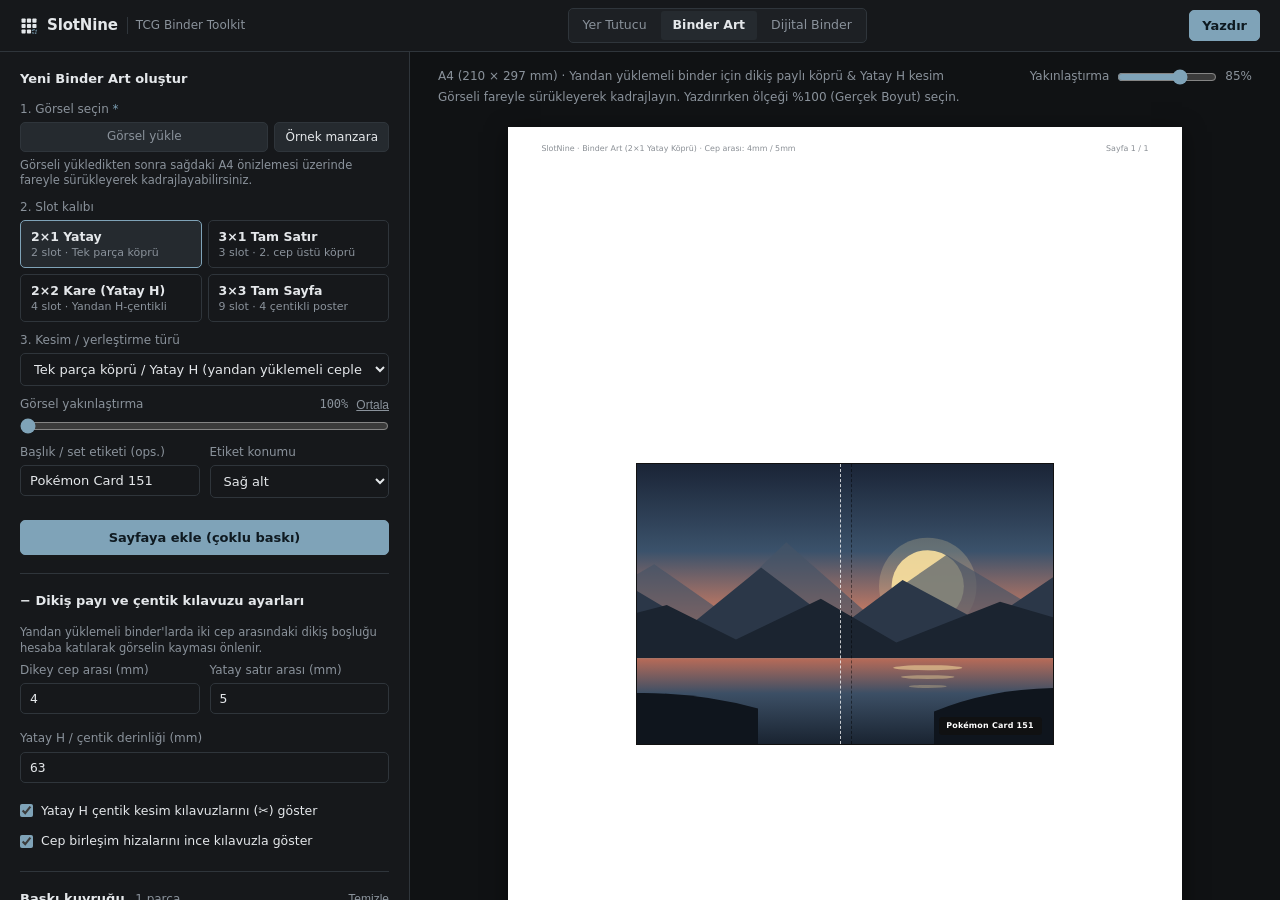
==== binder-art.html @ e7760175 "Slotnine v1.0 first push" ====
<!DOCTYPE html>
<html lang="tr">
<head>
  <meta charset="UTF-8" />
  <meta name="viewport" content="width=device-width, initial-scale=1.0" />
  <title>SlotNine — Binder Art Oluşturucu</title>
  <meta name="description" content="Yandan yüklemeli Pokémon TCG binder cepleri için dikiş paylı köprü (Yatay H) ve parçalı binder art çıktıları hazırlayın." />
  <meta name="theme-color" content="#16181b" />
  <link rel="icon" type="image/svg+xml" href="assets/favicon.svg" />
  <link rel="stylesheet" href="css/base.css" />
  <link rel="stylesheet" href="css/layout.css" />
  <link rel="stylesheet" href="css/a4-sheet.css" />
  <link rel="stylesheet" href="css/binder-art.css" />
</head>
<body>
  <noscript><p class="noscript-msg">Bu uygulama JavaScript gerektirir.</p></noscript>

  <header class="app-header no-print">
    <a href="index.html" class="brand-lockup">
      <svg class="brand-logo" viewBox="0 0 24 24" width="18" height="18" fill="none" aria-hidden="true">
        <rect x="2" y="2" width="5.5" height="5.5" rx="1" fill="currentColor"/>
        <rect x="9.25" y="2" width="5.5" height="5.5" rx="1" fill="currentColor"/>
        <rect x="16.5" y="2" width="5.5" height="5.5" rx="1" fill="currentColor"/>
        <rect x="2" y="9.25" width="5.5" height="5.5" rx="1" fill="currentColor"/>
        <rect x="9.25" y="9.25" width="5.5" height="5.5" rx="1" fill="currentColor"/>
        <rect x="16.5" y="9.25" width="5.5" height="5.5" rx="1" fill="currentColor"/>
        <rect x="2" y="16.5" width="5.5" height="5.5" rx="1" fill="currentColor"/>
        <rect x="9.25" y="16.5" width="5.5" height="5.5" rx="1" fill="currentColor"/>
        <rect x="17" y="17" width="4.5" height="4.5" rx="0.8" stroke="#7fa3b8" stroke-width="1.6" stroke-dasharray="2 1.5"/>
      </svg>
      <h1>SlotNine</h1>
      <span class="brand-sub">TCG Binder Toolkit</span>
    </a>

    <nav class="tool-switcher" aria-label="Araç seçimi">
      <a href="index.html" class="tool-tab">Yer Tutucu</a>
      <a href="binder-art.html" class="tool-tab active" aria-current="page">Binder Art</a>
      <a href="digital-binder.html" class="tool-tab">Dijital Binder</a>
    </nav>

    <div class="header-actions">
      <button type="button" id="btnPrint" class="btn btn-primary">Yazdır</button>
    </div>
  </header>

  <main class="app-workspace">
    <aside id="sidebarArt" class="sidebar no-print">
      <section class="panel">
        <div class="panel-header">
          <h2>Yeni Binder Art oluştur</h2>
        </div>

        <div class="form-group">
          <label>1. Görsel seçin <span class="req">*</span></label>
          <div class="art-upload-row">
            <label class="btn btn-sm file-upload-btn">
              Görsel yükle
              <input type="file" id="artFileInput" accept="image/*" hidden />
            </label>
            <button type="button" id="btnArtSampleImg" class="btn btn-sm">Örnek manzara</button>
          </div>
          <p class="helper-text">Görseli yükledikten sonra sağdaki A4 önizlemesi üzerinde fareyle sürükleyerek kadrajlayabilirsiniz.</p>
        </div>

        <div class="form-group">
          <label>2. Slot kalıbı</label>
          <div id="artTemplateGrid" class="art-template-grid">
            <button type="button" class="art-tpl-btn active" data-tpl="2x1">
              <span class="art-tpl-title">2×1 Yatay</span>
              <span class="art-tpl-sub">2 slot · Tek parça köprü</span>
            </button>
            <button type="button" class="art-tpl-btn" data-tpl="3x1">
              <span class="art-tpl-title">3×1 Tam Satır</span>
              <span class="art-tpl-sub">3 slot · 2. cep üstü köprü</span>
            </button>
            <button type="button" class="art-tpl-btn" data-tpl="2x2">
              <span class="art-tpl-title">2×2 Kare (Yatay H)</span>
              <span class="art-tpl-sub">4 slot · Yandan H-çentikli</span>
            </button>
            <button type="button" class="art-tpl-btn" data-tpl="3x3">
              <span class="art-tpl-title">3×3 Tam Sayfa</span>
              <span class="art-tpl-sub">9 slot · 4 çentikli poster</span>
            </button>
          </div>
        </div>

        <div class="form-group">
          <label for="artCutMode">3. Kesim / yerleştirme türü</label>
          <select id="artCutMode">
            <option value="bridge">Tek parça köprü / Yatay H (yandan yüklemeli cepler)</option>
            <option value="split">Ayrı kartlara böl (her cebe ayrı 63×88 mm kart)</option>
          </select>
        </div>

        <div class="form-group">
          <div class="slider-label-row">
            <label for="artZoomRange">Görsel yakınlaştırma</label>
            <div class="slider-actions">
              <span id="artZoomValue">100%</span>
              <button type="button" id="btnArtResetPan" class="btn-text">Ortala</button>
            </div>
          </div>
          <input type="range" id="artZoomRange" min="100" max="280" value="100" />
        </div>

        <div class="form-row two-col">
          <div class="form-group">
            <label for="artCaption">Başlık / set etiketi (ops.)</label>
            <input type="text" id="artCaption" placeholder="Örn: Pokémon Card 151" />
          </div>
          <div class="form-group">
            <label for="artCaptionPos">Etiket konumu</label>
            <select id="artCaptionPos">
              <option value="bottom-right">Sağ alt</option>
              <option value="bottom-left">Sol alt</option>
              <option value="bottom-center">Alt orta</option>
              <option value="top-left">Sol üst</option>
            </select>
          </div>
        </div>

        <button type="button" id="btnAddArtItem" class="btn btn-primary btn-block">Sayfaya ekle (çoklu baskı)</button>
      </section>

      <details class="panel settings" open>
        <summary>Dikiş payı ve çentik kılavuzu ayarları</summary>
        <div class="settings-grid">
          <p class="helper-text">
            Yandan yüklemeli binder'larda iki cep arasındaki dikiş boşluğu hesaba katılarak görselin kayması önlenir.
          </p>
          <div class="form-row two-col">
            <div class="form-group">
              <label for="artColGap">Dikey cep arası (mm)</label>
              <input type="number" id="artColGap" min="0" max="12" step="0.5" value="4" />
            </div>
            <div class="form-group">
              <label for="artRowGap">Yatay satır arası (mm)</label>
              <input type="number" id="artRowGap" min="0" max="12" step="0.5" value="5" />
            </div>
          </div>

          <div class="form-group">
            <label for="artNotchDepth">Yatay H / çentik derinliği (mm)</label>
            <input type="number" id="artNotchDepth" min="20" max="63" step="1" value="63" />
          </div>

          <label class="checkbox-row">
            <input type="checkbox" id="artShowNotchGuides" checked />
            <span>Yatay H çentik kesim kılavuzlarını (✂) göster</span>
          </label>

          <label class="checkbox-row">
            <input type="checkbox" id="artShowPocketFold" checked />
            <span>Cep birleşim hizalarını ince kılavuzla göster</span>
          </label>
        </div>
      </details>

      <section class="panel">
        <div class="panel-header">
          <h2>Baskı kuyruğu <span class="count"><span id="artQueueCount">0</span> parça</span></h2>
          <button type="button" id="btnClearArtQueue" class="btn-text">Temizle</button>
        </div>
        <p class="helper-text queue-helper">
          Bir A4 sayfasına alt alta 3 adet 2×1 veya 3×1 şerit sığar. Kuyruk boşsa o an düzenlediğiniz çalışma tek başına basılır.
        </p>
        <div id="artQueueList" class="card-list-sidebar"></div>
      </section>
    </aside>

    <section class="preview-area">
      <div id="a4PreviewToolbar" class="preview-toolbar no-print">
        <span id="previewInfoText" class="preview-info">A4 (210 × 297 mm) · Yandan yüklemeli binder için dikiş paylı köprü &amp; Yatay H kesim</span>
        <div class="zoom-controls">
          <label for="zoomRange">Yakınlaştırma</label>
          <input type="range" id="zoomRange" min="30" max="115" value="85" />
          <span id="zoomValue">85%</span>
        </div>
      </div>
      <p id="printTipText" class="print-tip no-print">Görseli fareyle sürükleyerek kadrajlayın. Yazdırırken ölçeği %100 (Gerçek Boyut) seçin.</p>

      <div id="a4PagesContainer" class="a4-pages-container"></div>
    </section>
  </main>

  <div id="toastNotice" class="toast hidden no-print" role="status" aria-live="polite"></div>

  <script defer src="js/config/constants.js"></script>
  <script defer src="js/config/sample-data.js"></script>
  <script defer src="js/core/utils.js"></script>
  <script defer src="js/core/storage.js"></script>
  <script defer src="js/core/geometry.js"></script>
  <script defer src="js/core/files.js"></script>
  <script defer src="js/core/ui.js"></script>
  <script defer src="js/binder-art/renderer.js"></script>
  <script defer src="js/binder-art/page.js"></script>
</body>
</html>
---- css/base.css ----
:root {
  --bg: #16181b;
  --bg-preview: #101214;
  --surface: #1d2024;
  --surface-2: #252a2f;
  --border: #2f353b;
  --text: #e4e7ea;
  --muted: #8a929b;
  --accent: #7fa3b8;
  --accent-strong: #6c91a7;
  --accent-ink: #0f1a21;
  --danger: #d98080;
  --radius: 5px;
  --preview-zoom: 0.85;
  --font: system-ui, -apple-system, "Segoe UI", Roboto, "Helvetica Neue", Arial, sans-serif;
  --font-num: ui-monospace, "SF Mono", Menlo, Consolas, monospace;
}

* {
  box-sizing: border-box;
  margin: 0;
  padding: 0;
}

body {
  font-family: var(--font);
  background: var(--bg);
  color: var(--text);
  font-size: 14px;
  line-height: 1.45;
  min-height: 100vh;
  display: flex;
  flex-direction: column;
}

.hidden {
  display: none !important;
}

.noscript-msg {
  padding: 16px;
}

.btn {
  display: inline-flex;
  align-items: center;
  justify-content: center;
  font-family: inherit;
  font-size: 13px;
  font-weight: 500;
  padding: 7px 12px;
  border-radius: var(--radius);
  border: 1px solid var(--border);
  background: var(--surface-2);
  color: var(--text);
  cursor: pointer;
  list-style: none;
  white-space: nowrap;
  text-decoration: none;
}

.btn::-webkit-details-marker {
  display: none;
}

.btn:hover:not(:disabled) {
  border-color: #444b53;
  background: #2b3138;
}

.btn:disabled {
  opacity: 0.45;
  cursor: not-allowed;
}

.btn-primary {
  background: var(--accent);
  border-color: var(--accent);
  color: var(--accent-ink);
  font-weight: 600;
}

.btn-primary:hover:not(:disabled) {
  background: var(--accent-strong);
  border-color: var(--accent-strong);
}

.btn-sm {
  padding: 5px 10px;
  font-size: 12px;
}

.btn-block {
  width: 100%;
  padding: 9px 12px;
  margin-top: 12px;
}

.btn-block-compact {
  margin-top: 6px;
}

.btn-text {
  background: none;
  border: none;
  color: var(--muted);
  font-size: 12px;
  cursor: pointer;
  text-decoration: underline;
}

.btn-text:hover {
  color: var(--text);
}

.btn-text.danger-text:hover {
  color: var(--danger);
}

.icon-btn {
  background: none;
  border: none;
  color: var(--muted);
  font-size: 12px;
  padding: 3px 6px;
  border-radius: 3px;
  cursor: pointer;
}

.icon-btn:hover:not(:disabled) {
  background: var(--surface-2);
  color: var(--text);
}

.icon-btn.danger:hover {
  color: var(--danger);
}

.form-group {
  display: flex;
  flex-direction: column;
  gap: 4px;
  margin-bottom: 10px;
  position: relative;
}

.form-row.two-col {
  display: grid;
  grid-template-columns: 1fr 1fr;
  gap: 10px;
}

.form-group label {
  font-size: 12px;
  color: var(--muted);
}

.req {
  color: var(--accent);
}

.helper-text {
  font-size: 11.5px;
  color: var(--muted);
  margin-top: 2px;
  line-height: 1.35;
}

.input-with-action {
  display: flex;
  gap: 6px;
}

.input-with-action > input,
.name-input-wrap {
  flex: 1;
  min-width: 0;
}

input[type="text"],
input[type="url"],
input[type="number"],
select,
textarea {
  width: 100%;
  background: var(--bg);
  border: 1px solid var(--border);
  color: var(--text);
  padding: 7px 9px;
  border-radius: var(--radius);
  font-family: inherit;
  font-size: 13px;
}

input[type="number"] {
  font-family: var(--font-num);
}

input::placeholder,
textarea::placeholder {
  color: #5b636b;
}

input:focus,
select:focus,
textarea:focus {
  outline: none;
  border-color: var(--accent);
}

.checkbox-row {
  display: flex;
  align-items: center;
  gap: 8px;
  font-size: 12.5px;
  padding: 3px 0;
  cursor: pointer;
  color: var(--text);
}

.checkbox-row input {
  accent-color: var(--accent);
}

.slider-label-row {
  display: flex;
  align-items: center;
  justify-content: space-between;
}

.slider-actions {
  display: flex;
  align-items: center;
  gap: 8px;
  font-size: 12px;
  color: var(--muted);
  font-family: var(--font-num);
}

input[type="range"] {
  accent-color: var(--accent);
}

.file-upload-btn {
  flex: 1;
}

.file-upload-btn.auto-width {
  flex: 0 0 auto;
}

.form-error {
  margin-top: 10px;
  padding: 8px 10px;
  border: 1px solid #6a3b3b;
  background: #2a1c1c;
  color: #e6b0b0;
  border-radius: var(--radius);
  font-size: 12px;
}

details > summary {
  cursor: pointer;
  list-style: none;
  color: var(--muted);
  font-size: 12px;
}

details > summary::-webkit-details-marker {
  display: none;
}

details.settings > summary::before {
  content: "+ ";
}

details.settings[open] > summary::before {
  content: "− ";
}

details > summary:hover {
  color: var(--text);
}

details.settings {
  padding: 18px 0;
}

details.settings > summary {
  font-size: 13px;
  font-weight: 600;
  color: var(--text);
}

.settings-grid {
  display: flex;
  flex-direction: column;
  gap: 6px;
  margin-top: 12px;
}
---- css/layout.css ----
.app-header {
  display: flex;
  align-items: center;
  justify-content: space-between;
  padding: 10px 20px;
  background: var(--bg);
  border-bottom: 1px solid var(--border);
  position: sticky;
  top: 0;
  z-index: 100;
  height: 52px;
}

.brand-lockup {
  display: flex;
  align-items: center;
  gap: 9px;
  color: var(--text);
  text-decoration: none;
}

.brand-logo {
  color: var(--text);
  flex-shrink: 0;
}

.app-header h1 {
  font-size: 15px;
  font-weight: 600;
  letter-spacing: -0.01em;
}

.brand-sub {
  font-size: 12px;
  color: var(--muted);
  padding-left: 8px;
  border-left: 1px solid var(--border);
}

@media (max-width: 640px) {
  .brand-sub {
    display: none;
  }
}

.header-actions {
  display: flex;
  align-items: center;
  gap: 8px;
}

.tool-switcher {
  display: inline-flex;
  background: var(--surface);
  border: 1px solid var(--border);
  border-radius: var(--radius);
  padding: 2px;
  gap: 2px;
}

.tool-tab {
  background: none;
  border: none;
  color: var(--muted);
  font-family: inherit;
  font-size: 12.5px;
  font-weight: 500;
  padding: 5px 12px;
  border-radius: 3px;
  cursor: pointer;
  text-decoration: none;
  display: inline-flex;
  align-items: center;
}

.tool-tab:hover {
  color: var(--text);
}

.tool-tab.active {
  background: var(--surface-2);
  color: var(--text);
  font-weight: 600;
}

.menu {
  position: relative;
}

.btn-menu {
  gap: 6px;
  color: var(--text);
  font-size: 13px;
}

.menu-chevron {
  color: var(--muted);
  transition: transform 0.16s ease, color 0.16s ease;
}

.menu[open] > .btn-menu {
  background: #2b3138;
  border-color: #4b535c;
  color: var(--text);
}

.menu[open] .menu-chevron {
  transform: rotate(180deg);
  color: var(--text);
}

.menu-list {
  position: absolute;
  right: 0;
  top: calc(100% + 6px);
  min-width: 210px;
  background: var(--surface);
  border: 1px solid var(--border);
  border-radius: var(--radius);
  padding: 4px;
  display: flex;
  flex-direction: column;
  z-index: 200;
  box-shadow: 0 8px 24px rgba(0, 0, 0, 0.45);
}

.menu-list button,
.menu-file {
  background: none;
  border: none;
  color: var(--text);
  font: inherit;
  font-size: 13px;
  text-align: left;
  padding: 7px 10px;
  border-radius: 3px;
  cursor: pointer;
}

.menu-list button:hover,
.menu-file:hover {
  background: var(--surface-2);
}

.menu-list .danger {
  color: var(--danger);
}

.app-workspace {
  display: grid;
  grid-template-columns: 410px 1fr;
  flex: 1;
  min-height: calc(100vh - 52px);
}

@media (max-width: 1100px) {
  .app-workspace {
    grid-template-columns: 1fr;
  }
}

.sidebar {
  border-right: 1px solid var(--border);
  padding: 0 20px 24px;
  overflow-y: auto;
  max-height: calc(100vh - 52px);
}

@media (max-width: 1100px) {
  .sidebar {
    max-height: none;
    border-right: none;
    border-bottom: 1px solid var(--border);
  }
}

.panel {
  padding: 18px 0;
  border-bottom: 1px solid var(--border);
}

.panel:last-child {
  border-bottom: none;
}

.panel-header {
  display: flex;
  align-items: baseline;
  justify-content: space-between;
  margin-bottom: 12px;
}

.panel-header h2 {
  font-size: 13px;
  font-weight: 600;
}

.panel-header-links {
  display: flex;
  align-items: center;
  gap: 10px;
}

.count {
  color: var(--muted);
  font-weight: 400;
  margin-left: 6px;
  font-size: 12px;
}

.card-list-sidebar {
  display: flex;
  flex-direction: column;
  max-height: 300px;
  overflow-y: auto;
}

.sidebar-card-item {
  display: flex;
  align-items: center;
  justify-content: space-between;
  gap: 8px;
  padding: 7px 6px;
  border-bottom: 1px solid var(--border);
}

.sidebar-card-item:last-child {
  border-bottom: none;
}

.sidebar-card-item.editing {
  background: var(--surface-2);
}

.sidebar-card-info {
  min-width: 0;
  flex: 1;
  cursor: pointer;
}

.sidebar-card-title {
  font-size: 13px;
  font-weight: 500;
  white-space: nowrap;
  overflow: hidden;
  text-overflow: ellipsis;
}

.sidebar-card-meta {
  font-size: 11.5px;
  color: var(--muted);
  white-space: nowrap;
  overflow: hidden;
  text-overflow: ellipsis;
  margin-top: 1px;
}

.sidebar-card-actions {
  display: flex;
  gap: 2px;
}

.empty-sidebar-msg {
  color: var(--muted);
  font-size: 12px;
  padding: 8px 0;
}

.disclaimer {
  padding: 16px 0 0;
  font-size: 11px;
  color: var(--muted);
  line-height: 1.5;
}

.lookup-dropdown {
  background: var(--surface);
  border: 1px solid var(--border);
  border-radius: var(--radius);
  margin-top: 4px;
  max-height: 210px;
  overflow-y: auto;
  box-shadow: 0 6px 20px rgba(0, 0, 0, 0.45);
  z-index: 50;
}

.lookup-item {
  display: flex;
  align-items: center;
  justify-content: space-between;
  gap: 8px;
  width: 100%;
  text-align: left;
  background: none;
  border: none;
  border-bottom: 1px solid var(--border);
  color: var(--text);
  padding: 7px 10px;
  font-family: inherit;
  font-size: 12px;
  cursor: pointer;
}

.lookup-item:last-child {
  border-bottom: none;
}

.lookup-item:hover {
  background: var(--surface-2);
}

.lookup-item-left {
  display: flex;
  align-items: center;
  gap: 8px;
  min-width: 0;
}

.lookup-thumb {
  width: 24px;
  height: 33px;
  object-fit: cover;
  border-radius: 2px;
  flex-shrink: 0;
  background: #222;
}

.lookup-item-name {
  font-weight: 600;
  color: var(--text);
}

.lookup-item-meta {
  color: var(--muted);
  font-family: var(--font-num);
  font-size: 11px;
  white-space: nowrap;
}

.lookup-status {
  padding: 8px 10px;
  font-size: 12px;
  color: var(--muted);
}

.modal-backdrop {
  position: fixed;
  inset: 0;
  background: rgba(0, 0, 0, 0.65);
  display: flex;
  align-items: center;
  justify-content: center;
  padding: 16px;
  z-index: 300;
}

.modal-card {
  width: 100%;
  max-width: 560px;
  background: var(--surface);
  border: 1px solid var(--border);
  border-radius: var(--radius);
  padding: 18px 20px;
  box-shadow: 0 12px 36px rgba(0, 0, 0, 0.55);
}

.modal-header {
  display: flex;
  align-items: center;
  justify-content: space-between;
  margin-bottom: 8px;
}

.modal-header h3 {
  font-size: 14px;
  font-weight: 600;
}

.btn-close {
  background: none;
  border: none;
  color: var(--muted);
  font-size: 20px;
  cursor: pointer;
  line-height: 1;
}

.btn-close:hover {
  color: var(--text);
}

.modal-desc {
  font-size: 12px;
  color: var(--muted);
  margin-bottom: 10px;
  line-height: 1.45;
}

.modal-desc code {
  color: var(--text);
  background: var(--bg);
  padding: 1px 5px;
  border-radius: 3px;
  font-family: var(--font-num);
}

.modal-actions {
  display: flex;
  justify-content: flex-end;
  gap: 8px;
  margin-top: 12px;
}

.toast {
  position: fixed;
  bottom: 20px;
  right: 20px;
  background: var(--surface-2);
  color: var(--text);
  border: 1px solid var(--accent);
  padding: 9px 14px;
  border-radius: 5px;
  font-size: 12.5px;
  box-shadow: 0 6px 20px rgba(0, 0, 0, 0.45);
  z-index: 400;
}
---- css/a4-sheet.css ----
.preview-area {
  padding: 16px 28px 48px;
  display: flex;
  flex-direction: column;
  align-items: safe center;
  overflow: auto;
  max-height: calc(100vh - 52px);
  background: var(--bg-preview);
}

@media (max-width: 1100px) {
  .preview-area {
    max-height: none;
    padding: 16px;
  }
}

.preview-toolbar {
  width: 100%;
  max-width: 900px;
  display: flex;
  align-items: center;
  justify-content: space-between;
  font-size: 12px;
  color: var(--muted);
  margin-bottom: 4px;
}

.zoom-controls {
  display: flex;
  align-items: center;
  gap: 8px;
}

.zoom-controls input[type="range"] {
  width: 100px;
}

.print-tip {
  width: 100%;
  max-width: 900px;
  font-size: 12px;
  color: var(--muted);
  margin-bottom: 20px;
}

.a4-pages-container {
  display: flex;
  flex-direction: column;
  align-items: center;
  gap: 28px;
  zoom: var(--preview-zoom);
  margin: 0 auto;
}

.preview-empty {
  width: 210mm;
  padding: 80px 24px;
  text-align: center;
  color: var(--muted);
  font-size: 14px;
  border: 1px dashed var(--border);
  border-radius: var(--radius);
}

.a4-sheet {
  width: 210mm;
  height: 297mm;
  background: #fff;
  color: #111;
  box-shadow: 0 6px 24px rgba(0, 0, 0, 0.5);
  position: relative;
  display: flex;
  align-items: center;
  justify-content: center;
  overflow: hidden;
  flex-shrink: 0;
  page-break-after: always;
  break-after: page;
}

.a4-sheet:last-child {
  page-break-after: auto;
  break-after: auto;
}

.a4-sheet-header,
.a4-sheet-footer {
  position: absolute;
  left: 10.5mm;
  right: 10.5mm;
  display: flex;
  justify-content: space-between;
  font-size: 7pt;
  color: #8a8f95;
  font-family: var(--font);
  pointer-events: none;
}

.a4-sheet-header {
  top: 5mm;
}

.a4-sheet-footer {
  bottom: 5mm;
}

.tcg-grid {
  display: grid;
  grid-template-columns: repeat(3, 63mm);
  grid-template-rows: repeat(3, 88mm);
}

.tcg-grid.gap-zero {
  gap: 0;
}

.tcg-grid.gap-small {
  gap: 2mm;
}

.tcg-grid.gap-medium {
  gap: 4mm;
}

.tcg-card {
  --tc: #5f6b76;
  width: 63mm;
  height: 88mm;
  background: #fff;
  border: 0.3mm solid #b9bec4;
  border-radius: 2.5mm;
  position: relative;
  overflow: hidden;
  cursor: pointer;
  color: #111;
}

.tcg-grid.gap-zero .tcg-card {
  border-radius: 0;
}

.show-crop-marks .tcg-card {
  outline: 0.2mm dashed rgba(0, 0, 0, 0.3);
  outline-offset: -0.1mm;
}

.tcg-card.empty-slot {
  background: transparent;
  border: 0.25mm dashed #d3d6da;
  cursor: default;
  display: flex;
  align-items: center;
  justify-content: center;
}

.tcg-card.empty-slot.invisible-slot {
  border-color: transparent;
  outline: none !important;
}

.empty-slot-label {
  font-size: 7pt;
  color: #c3c7cc;
}

@page {
  size: A4 portrait;
  margin: 0;
}

@media print {
  html,
  body {
    width: 210mm;
    background: #fff !important;
    margin: 0 !important;
    padding: 0 !important;
    -webkit-print-color-adjust: exact !important;
    print-color-adjust: exact !important;
  }

  .no-print {
    display: none !important;
  }

  .app-workspace {
    display: block !important;
    min-height: auto !important;
  }

  .preview-area {
    padding: 0 !important;
    max-height: none !important;
    overflow: visible !important;
    background: none !important;
    display: block !important;
  }

  .a4-pages-container {
    zoom: 1 !important;
    gap: 0 !important;
    display: block !important;
  }

  .a4-sheet {
    height: 296.6mm !important;
    box-shadow: none !important;
    margin: 0 !important;
    page-break-after: always !important;
    break-after: page !important;
  }

  .a4-sheet:last-child {
    page-break-after: auto !important;
    break-after: auto !important;
  }
}
---- css/binder-art.css ----
.art-upload-row {
  display: flex;
  gap: 6px;
}

.art-template-grid {
  display: grid;
  grid-template-columns: 1fr 1fr;
  gap: 6px;
}

.art-tpl-btn {
  display: flex;
  flex-direction: column;
  align-items: flex-start;
  gap: 2px;
  background: var(--bg);
  border: 1px solid var(--border);
  border-radius: var(--radius);
  padding: 8px 10px;
  color: var(--text);
  font-family: inherit;
  text-align: left;
  cursor: pointer;
}

.art-tpl-btn:hover {
  border-color: #444b53;
}

.art-tpl-btn.active {
  background: var(--surface-2);
  border-color: var(--accent);
}

.art-tpl-title {
  font-size: 12.5px;
  font-weight: 600;
}

.art-tpl-sub {
  font-size: 11px;
  color: var(--muted);
}

#artZoomRange {
  width: 100%;
}

.queue-helper {
  margin-bottom: 8px;
}

.a4-art-stack {
  display: flex;
  flex-direction: column;
  align-items: center;
  justify-content: center;
  gap: 4mm;
  width: 100%;
  height: 100%;
}

.art-bridge-piece {
  position: relative;
  overflow: hidden;
  border: 0.3mm solid #111;
  background: #f4f5f7;
  user-select: none;
}

.art-bridge-piece.interactive-pan {
  cursor: grab;
}

.art-bridge-piece.interactive-pan:active {
  cursor: grabbing;
}

@media screen {
  .art-bridge-piece.is-selected {
    outline: 0.7mm solid var(--accent);
    outline-offset: 0.5mm;
  }
}

.art-piece-img {
  position: absolute;
  top: 0;
  left: 0;
  transform-origin: 0 0;
  pointer-events: none;
  max-width: none;
}

.art-pocket-guide {
  position: absolute;
  top: 0;
  bottom: 0;
  border-left: 0.25mm dashed rgba(255, 255, 255, 0.75);
  border-right: 0.25mm dashed rgba(0, 0, 0, 0.45);
  pointer-events: none;
  z-index: 2;
}

.art-pocket-guide-row {
  position: absolute;
  left: 0;
  right: 0;
  border-top: 0.25mm dashed rgba(255, 255, 255, 0.75);
  border-bottom: 0.25mm dashed rgba(0, 0, 0, 0.45);
  pointer-events: none;
  z-index: 2;
}

.art-notch-cutout {
  position: absolute;
  background: rgba(255, 255, 255, 0.92);
  border: 0.3mm dashed #111;
  display: flex;
  align-items: center;
  justify-content: center;
  font-size: 5.5pt;
  font-weight: 600;
  color: #222;
  letter-spacing: 0.03em;
  pointer-events: none;
  z-index: 4;
}

.art-notch-cutout.left-notch {
  left: -0.3mm;
  border-left: none;
}

.art-notch-cutout.right-notch {
  right: -0.3mm;
  border-right: none;
}

.art-caption-badge {
  position: absolute;
  z-index: 3;
  background: rgba(17, 17, 17, 0.82);
  color: #fff;
  font-size: 7pt;
  font-weight: 600;
  letter-spacing: 0.03em;
  padding: 1mm 2.4mm;
  border-radius: 1mm;
  pointer-events: none;
}

.art-caption-badge.pos-bottom-right  { bottom: 3mm; right: 3.5mm; }
.art-caption-badge.pos-bottom-left   { bottom: 3mm; left: 3.5mm; }
.art-caption-badge.pos-bottom-center { bottom: 3mm; left: 50%; transform: translateX(-50%); }
.art-caption-badge.pos-top-left      { top: 3mm; left: 3.5mm; }

.art-split-tile {
  width: 63mm;
  height: 88mm;
  position: relative;
  overflow: hidden;
  border: 0.3mm solid #999;
  background: #f4f5f7;
}
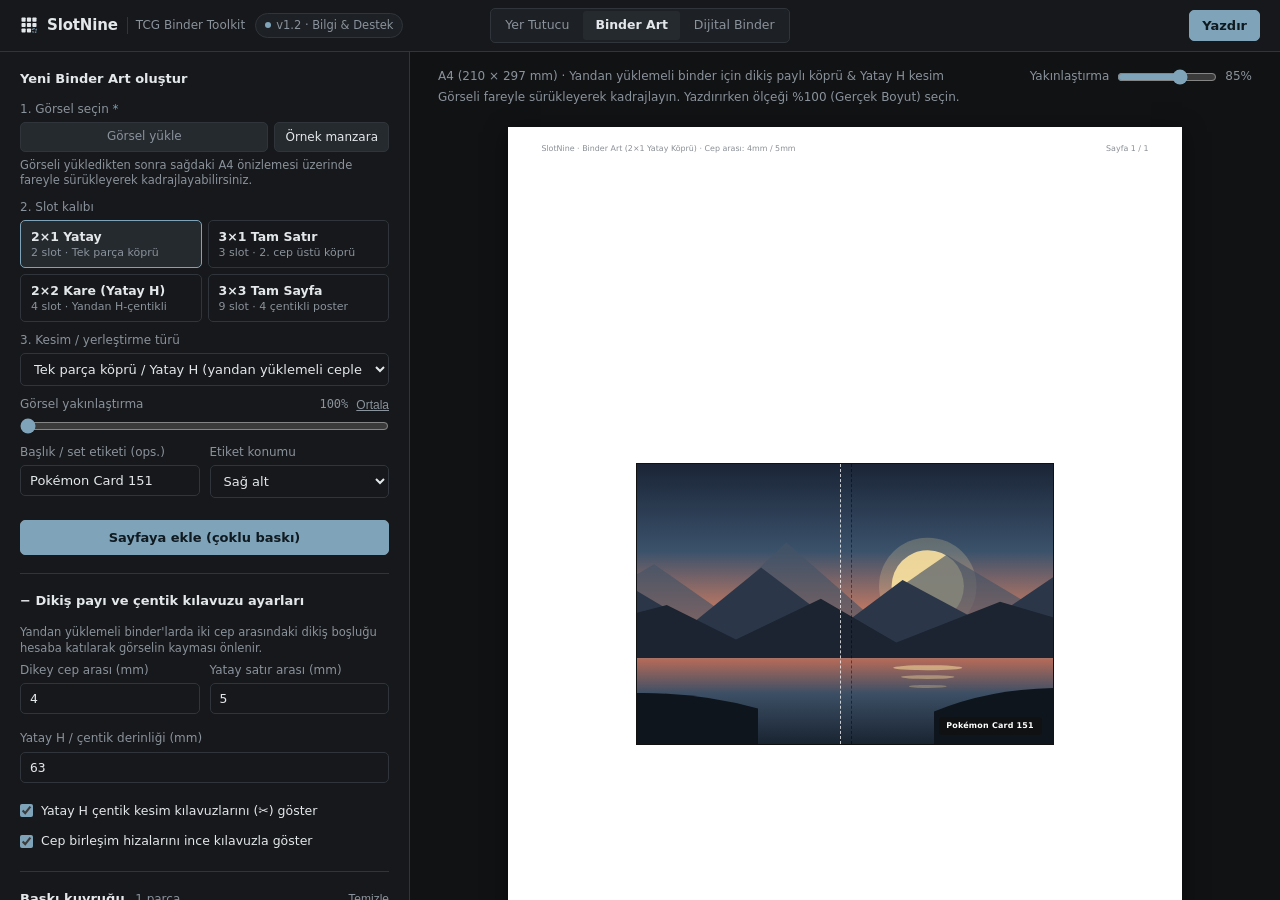
==== commit 87d76484: "v1.0.2 Info & Support Page" ====
--- a/binder-art.html
+++ b/binder-art.html
@@ -16,21 +16,24 @@
   <noscript><p class="noscript-msg">Bu uygulama JavaScript gerektirir.</p></noscript>
 
   <header class="app-header no-print">
-    <a href="index.html" class="brand-lockup">
-      <svg class="brand-logo" viewBox="0 0 24 24" width="18" height="18" fill="none" aria-hidden="true">
-        <rect x="2" y="2" width="5.5" height="5.5" rx="1" fill="currentColor"/>
-        <rect x="9.25" y="2" width="5.5" height="5.5" rx="1" fill="currentColor"/>
-        <rect x="16.5" y="2" width="5.5" height="5.5" rx="1" fill="currentColor"/>
-        <rect x="2" y="9.25" width="5.5" height="5.5" rx="1" fill="currentColor"/>
-        <rect x="9.25" y="9.25" width="5.5" height="5.5" rx="1" fill="currentColor"/>
-        <rect x="16.5" y="9.25" width="5.5" height="5.5" rx="1" fill="currentColor"/>
-        <rect x="2" y="16.5" width="5.5" height="5.5" rx="1" fill="currentColor"/>
-        <rect x="9.25" y="16.5" width="5.5" height="5.5" rx="1" fill="currentColor"/>
-        <rect x="17" y="17" width="4.5" height="4.5" rx="0.8" stroke="#7fa3b8" stroke-width="1.6" stroke-dasharray="2 1.5"/>
-      </svg>
-      <h1>SlotNine</h1>
-      <span class="brand-sub">TCG Binder Toolkit</span>
-    </a>
+    <div class="header-left">
+      <a href="index.html" class="brand-lockup">
+        <svg class="brand-logo" viewBox="0 0 24 24" width="18" height="18" fill="none" aria-hidden="true">
+          <rect x="2" y="2" width="5.5" height="5.5" rx="1" fill="currentColor"/>
+          <rect x="9.25" y="2" width="5.5" height="5.5" rx="1" fill="currentColor"/>
+          <rect x="16.5" y="2" width="5.5" height="5.5" rx="1" fill="currentColor"/>
+          <rect x="2" y="9.25" width="5.5" height="5.5" rx="1" fill="currentColor"/>
+          <rect x="9.25" y="9.25" width="5.5" height="5.5" rx="1" fill="currentColor"/>
+          <rect x="16.5" y="9.25" width="5.5" height="5.5" rx="1" fill="currentColor"/>
+          <rect x="2" y="16.5" width="5.5" height="5.5" rx="1" fill="currentColor"/>
+          <rect x="9.25" y="16.5" width="5.5" height="5.5" rx="1" fill="currentColor"/>
+          <rect x="17" y="17" width="4.5" height="4.5" rx="0.8" stroke="#7fa3b8" stroke-width="1.6" stroke-dasharray="2 1.5"/>
+        </svg>
+        <h1>SlotNine</h1>
+        <span class="brand-sub">TCG Binder Toolkit</span>
+      </a>
+      <a href="info.html" class="version-pill" title="Sürüm notları, kullanım hatırlatmaları ve Patreon desteği">v1.2 · Bilgi &amp; Destek</a>
+    </div>
 
     <nav class="tool-switcher" aria-label="Araç seçimi">
       <a href="index.html" class="tool-tab">Yer Tutucu</a>
--- a/css/base.css
+++ b/css/base.css
@@ -1,3 +1,7 @@
+@view-transition {
+  navigation: auto;
+}
+
 :root {
   --bg: #16181b;
   --bg-preview: #101214;
--- a/css/layout.css
+++ b/css/layout.css
@@ -1,8 +1,9 @@
 .app-header {
-  display: flex;
-  align-items: center;
-  justify-content: space-between;
-  padding: 10px 20px;
+  display: grid;
+  grid-template-columns: 1fr auto 1fr;
+  align-items: center;
+  gap: 12px;
+  padding: 0 20px;
   background: var(--bg);
   border-bottom: 1px solid var(--border);
   position: sticky;
@@ -11,12 +12,21 @@
   height: 52px;
 }
 
+.header-left {
+  display: flex;
+  align-items: center;
+  gap: 10px;
+  justify-self: start;
+  min-width: 0;
+}
+
 .brand-lockup {
   display: flex;
   align-items: center;
   gap: 9px;
   color: var(--text);
   text-decoration: none;
+  flex-shrink: 0;
 }
 
 .brand-logo {
@@ -37,7 +47,45 @@
   border-left: 1px solid var(--border);
 }
 
-@media (max-width: 640px) {
+.version-pill {
+  display: inline-flex;
+  align-items: center;
+  gap: 5px;
+  font-size: 11.5px;
+  font-weight: 500;
+  color: var(--muted);
+  background: var(--surface);
+  border: 1px solid var(--border);
+  border-radius: 999px;
+  padding: 3px 9px;
+  text-decoration: none;
+  white-space: nowrap;
+  transition: color 0.14s ease, border-color 0.14s ease, background 0.14s ease;
+}
+
+.version-pill::before {
+  content: "";
+  width: 6px;
+  height: 6px;
+  border-radius: 50%;
+  background: var(--accent);
+  flex-shrink: 0;
+}
+
+.version-pill:hover {
+  color: var(--text);
+  border-color: var(--accent);
+  background: var(--surface-2);
+}
+
+.version-pill.active {
+  color: var(--text);
+  border-color: var(--accent);
+  background: var(--surface-2);
+  font-weight: 600;
+}
+
+@media (max-width: 900px) {
   .brand-sub {
     display: none;
   }
@@ -47,10 +95,12 @@
   display: flex;
   align-items: center;
   gap: 8px;
+  justify-self: end;
 }
 
 .tool-switcher {
   display: inline-flex;
+  justify-self: center;
   background: var(--surface);
   border: 1px solid var(--border);
   border-radius: var(--radius);
